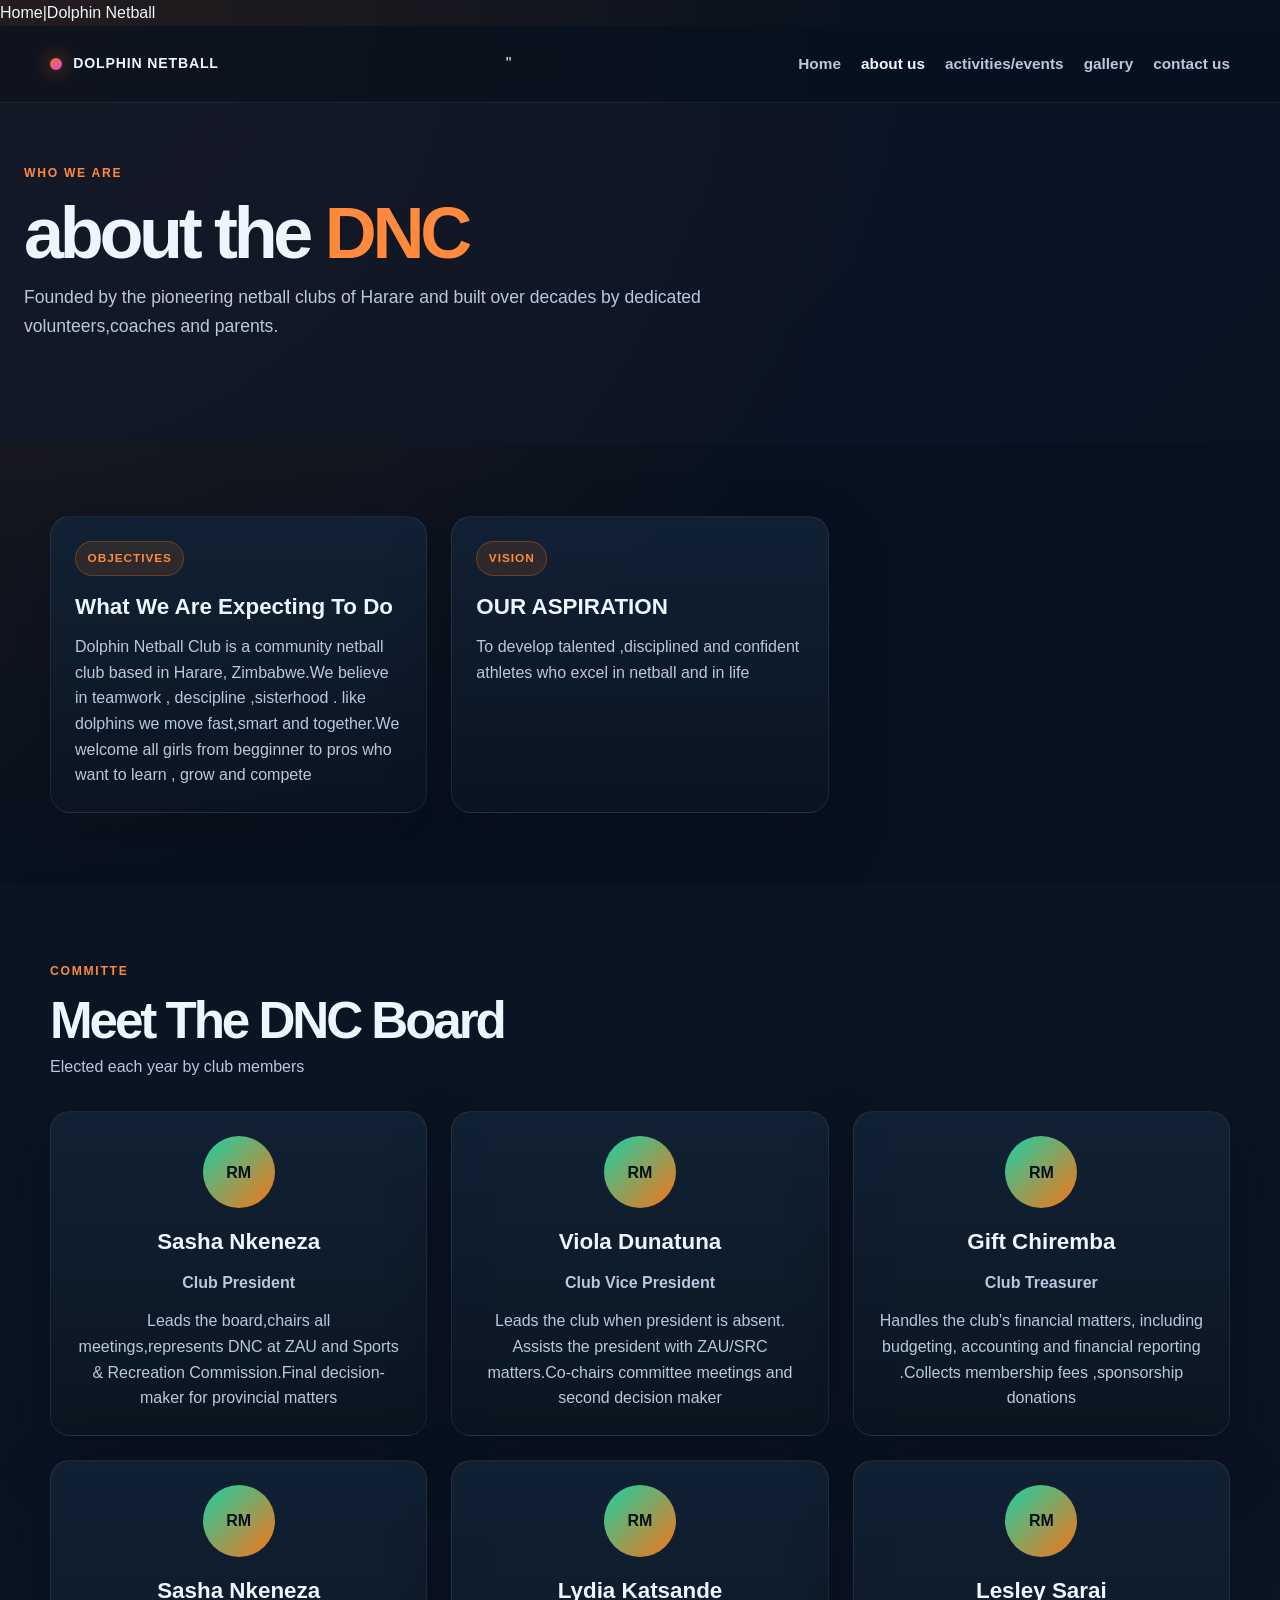
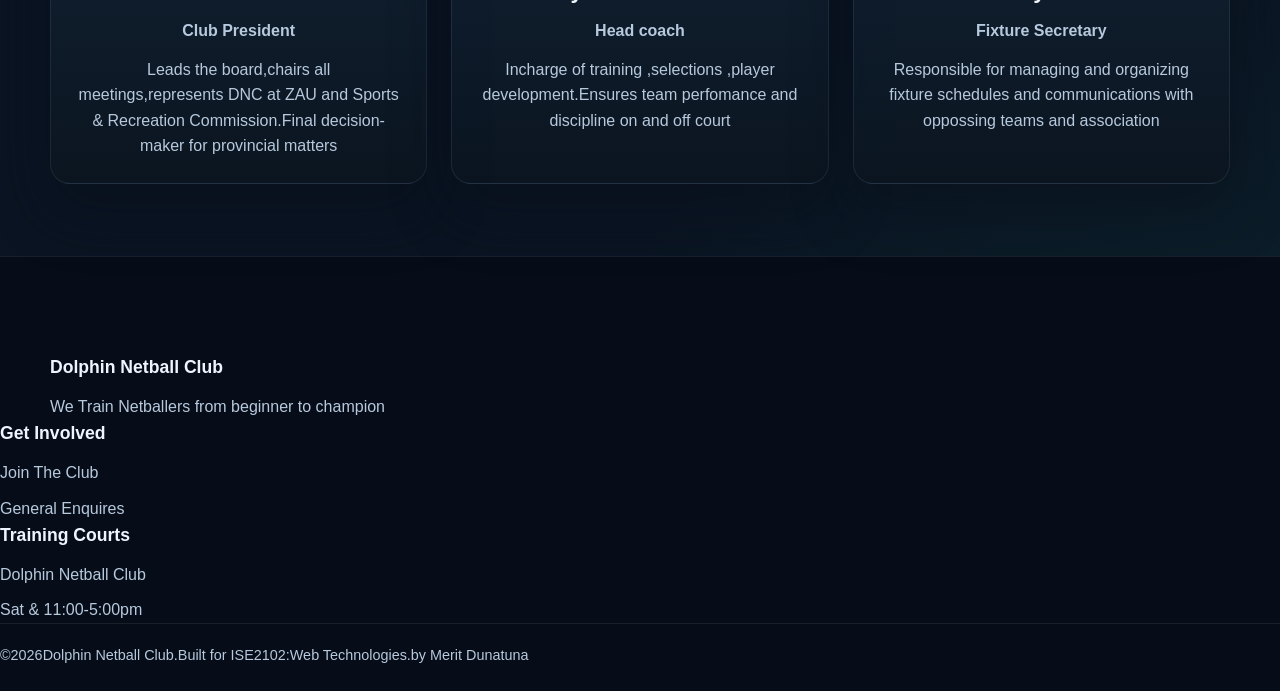
==== about.html @ fec783d0 "Update committee member details on the about page" ====
<!DOCTYPE html>
<html lang="en">
    <head>
        <meta charset="UTF-8"
         <meta name="viewport" content="width=device-width, initial-scale=1.0">
<tittle>Home|Dolphin Netball</tittle>
<meta name="description"content="official website of the Dolphin Netball Club-events, gallery,features and how to join ">
<link rel="stylesheet" href="Css/styles.css">
    </head>
    <body>
        <header class="site-header">
            <nav class="nav">
                <a href="home.html"class="brand">
                    Dolphin Netball
                </a>
                <button class="nav-toggle"id="navToggle"aria-label="Toggle navigation"aria-expended="false">nav-toggle </button>"
                <ul class="nav-links"id="navLinks">
                    <li> <a href="home.html">Home </a></li>
                     <li> <a href="about.html"Class="active">about us</a></li>
                      <li> <a href="activities.html">activities/events </a></li>
                       <li> <a href="gallery.html">gallery</a></li>
                        <li> <a href="contact.html">contact us </a></li>

                </ul>
            </nav>
        </header>
        <section class="hero" style="padding: 3.5rem 1.5rem 4.5rem;">
            <p class="hero-eyebrow">Who We Are</p>
            <h1 style="font-size: clamp(2.6rem,7vw,4.5rem);">about the <span>DNC</span></h1>
            <p class="lead">Founded by the pioneering netball clubs of Harare and built over decades by dedicated volunteers,coaches and parents.</p>
        </section>
        <section>
            <div class="container">
                <div class="grid">
                    <div class="card">
                        <span class="tag">OBJECTIVES</span>
                        <h3>What We Are Expecting To Do</h3>
                        <ul>
                            <li>Dolphin Netball Club is a community netball club based in Harare, Zimbabwe.We believe in teamwork , descipline ,sisterhood . like dolphins we move fast,smart and together.We welcome all girls from begginner to pros who want to learn , grow and compete</li>
                        </ul>

                    </div>
                    <div class="card">
                        <span class="tag">VISION</span>
                       <h3>OUR ASPIRATION</h3>
                       <ul>
                        <li>To develop talented ,disciplined and confident athletes who excel in netball and in life</li>
                       </ul>
                    </div>





                </div>
            </div>
        </section>
        <section class="on-pitch">
            <div class="container">
                <div class="section-head">
                    <p class="eyebrow">Committe</p>
                    <h2 class="section-title">Meet The DNC Board</h2>
                    <p class="section-desc">Elected each year by club members</p>
                </div>
                <div class="grid">
                    <div class="card Committe-card">
                        <div class="avatar">RM</div>
                        <h3>Sasha Nkeneza</h3>
                        <p class="role">Club President</p>
                        <p>Leads the board,chairs all meetings,represents DNC at ZAU and Sports & Recreation Commission.Final decision-maker for provincial matters</p>
                        
                    </div>
                    <div class="card Committe-card">
                        <div class="avatar">RM</div>
                        <h3>Viola Dunatuna</h3>
                        <p class="role">Club Vice President</p>
                        <p>Leads the club when president is absent. Assists the president with ZAU/SRC matters.Co-chairs committee meetings and second decision maker</p>
                        
                    </div>
                     <div class="card Committe-card">
                        <div class="avatar">RM</div>
                        <h3>Gift Chiremba</h3>
                        <p class="role">Club Treasurer</p>
                        <p>Handles the club's financial matters, including budgeting, accounting and financial reporting .Collects membership fees ,sponsorship donations</p>
                        
                </div>
                 <div class="card Committe-card">
                        <div class="avatar">RM</div>
                        <h3>Sasha Nkeneza</h3>
                        <p class="role">Club President</p>
                        <p>Leads the board,chairs all meetings,represents DNC at ZAU and Sports & Recreation Commission.Final decision-maker for provincial matters</p>
                        
            </div>
             <div class="card Committe-card">
                        <div class="avatar">RM</div>
                        <h3>Lydia Katsande</h3>
                        <p class="role">Head coach</p>
                        <p>Incharge of training ,selections ,player development.Ensures team perfomance and discipline on and off court</p>
                        </div>

                         <div class="card Committe-card">
                        <div class="avatar">RM</div>
                        <h3>Lesley Sarai</h3>
                        <p class="role">Fixture Secretary</p>
                        <p>Responsible for managing and organizing fixture schedules and communications with oppossing teams and association</p>
                        </div>

                        

                      

         </div>

         </div>
        
            

        </section>
        <footer class="site-footer">
            <div class="container">
                <div class="footer-grid">
         </div>
         <h4>Dolphin Netball Club</h4>
         <p>We Train Netballers from beginner to champion</p>
            </div>
            <div>
                <h4>Get Involved</h4>
             <ul>
                <li><a href="contact.html">Join The Club</a></li>
                  <li><a href="contact.html">General Enquires</a></li>
             </ul>

            </div>
            <div>
                <h4>Training Courts</h4>
                <ul>
                    <li>Dolphin Netball Club</li>
                    <li>Sat &amp; 11:00-5:00pm</li>
                </ul>
            </div>
        </div>
        <div class="footer-bottom">
            &copy;<span id="year"></span>Dolphin Netball Club.Built for ISE2102:Web Technologies.by Merit Dunatuna
        </div>
    </div>
        </footer>
    <div class="lightbox" id="lightbox">
<div class="lightbox-box">
    <button class="lightbox-close" id="lightboxClose" aria-label="close">&times;</button>
    <img id="lightboxImage" src="" alt="" />
    <h3 id="lightboxTitle"></h3>
    <p id="lightboxCaption"></p>
</div>
    </div>
    <script src="Js/Js%20script.js"></script>
    </body>
</html>
---- Css/styles.css ----
:root {
  --bg: #07111f;
  --bg-soft: #0d1c2e;
  --panel: rgba(14, 28, 45, 0.82);
  --panel-strong: #112238;
  --card: #10263f;
  --ink: #edf5ff;
  --muted: #b7c9dd;
  --line: rgba(255, 255, 255, 0.08);
  --primary: #f97316;
  --primary-strong: #ff8a3d;
  --secondary: #1ad1a5;
  --accent: #d946ef;
  --shadow: 0 25px 60px rgba(8, 14, 24, 0.45);
  --radius: 20px;
  --radius-sm: 12px;
  --container: 1180px;
}

* {
  box-sizing: border-box;
  margin: 0;
  padding: 0;
}

html {
  scroll-behavior: smooth;
}

body {
  font-family: "Segoe UI", Tahoma, Geneva, Verdana, sans-serif;
  background:
    radial-gradient(circle at top left, rgba(249, 115, 22, 0.12), transparent 35%),
    radial-gradient(circle at bottom right, rgba(29, 209, 165, 0.1), transparent 30%),
    var(--bg);
  color: var(--ink);
  line-height: 1.6;
}

img {
  max-width: 100%;
  display: block;
}

a {
  color: inherit;
  text-decoration: none;
}

button,
input,
select,
textarea {
  font: inherit;
}

.container {
  width: min(var(--container), calc(100% - 2rem));
  margin: 0 auto;
}

.site-header {
  position: sticky;
  top: 0;
  z-index: 50;
  backdrop-filter: blur(16px);
  background: rgba(7, 17, 31, 0.72);
  border-bottom: 1px solid var(--line);
}

.nav {
  width: min(var(--container), calc(100% - 2rem));
  margin: 0 auto;
  min-height: 76px;
  display: flex;
  align-items: center;
  justify-content: space-between;
  gap: 1rem;
}

.brand {
  display: inline-flex;
  align-items: center;
  font-weight: 800;
  letter-spacing: 0.06em;
  text-transform: uppercase;
  font-size: 0.88rem;
  color: var(--ink);
}

.brand::before {
  content: "";
  width: 12px;
  height: 12px;
  border-radius: 50%;
  background: linear-gradient(135deg, var(--primary), var(--accent));
  margin-right: 0.7rem;
  box-shadow: 0 0 20px rgba(249, 115, 22, 0.8);
}

.nav-links {
  list-style: none;
  display: flex;
  align-items: center;
  gap: 1.25rem;
}

.nav-links a {
  color: var(--muted);
  font-size: 0.96rem;
  font-weight: 600;
  transition: color 0.2s ease;
}

.nav-links a:hover,
.nav-links a.active,
.nav-links a[aria-current="page"] {
  color: var(--ink);
}

.nav-toggle {
  display: none;
  border: 1px solid var(--line);
  background: rgba(255, 255, 255, 0.02);
  color: var(--ink);
  width: 46px;
  height: 46px;
  border-radius: 12px;
  cursor: pointer;
}

.hero {
  position: relative;
  padding: 5.5rem 0 5rem;
  overflow: hidden;
}

.hero::before {
  content: "";
  position: absolute;
  inset: 0;
  background: linear-gradient(135deg, rgba(15, 23, 42, 0.75), rgba(15, 23, 42, 0.25));
}

.hero > * {
  position: relative;
  z-index: 1;
}

.hero .container,
.hero section {
  width: min(var(--container), calc(100% - 2rem));
  margin: 0 auto;
}

.hero-eyebrow,
.eyebrow {
  display: inline-block;
  letter-spacing: 0.14em;
  text-transform: uppercase;
  font-size: 0.76rem;
  font-weight: 700;
  color: var(--primary-strong);
  margin-bottom: 1rem;
}

.hero h1,
.section-title {
  font-size: clamp(2.5rem, 6vw, 4.8rem);
  line-height: 0.95;
  letter-spacing: -0.06em;
  margin-bottom: 1rem;
}

.hero h1 span,
.section-title span {
  color: var(--primary-strong);
}

.lead {
  max-width: 700px;
  font-size: 1.1rem;
  color: var(--muted);
  margin-bottom: 2rem;
}

.hero-actions {
  display: flex;
  flex-wrap: wrap;
  gap: 1rem;
}

.btn {
  display: inline-flex;
  align-items: center;
  justify-content: center;
  min-height: 52px;
  padding: 0.9rem 1.5rem;
  border-radius: 999px;
  border: 1px solid transparent;
  font-weight: 700;
  transition: transform 0.2s ease, box-shadow 0.2s ease, border-color 0.2s ease;
}

.btn:hover {
  transform: translateY(-1px);
}

.btn-primary {
  background: linear-gradient(135deg, var(--primary), var(--primary-strong));
  color: #fff;
  box-shadow: 0 18px 36px rgba(249, 115, 22, 0.32);
}

.btn-ghost {
  background: transparent;
  border-color: rgba(255, 255, 255, 0.14);
  color: var(--ink);
}

section {
  padding: 4.5rem 0;
}

.section-head {
  margin-bottom: 2rem;
}

.section-title {
  font-size: clamp(2rem, 5vw, 3.2rem);
  margin-bottom: 0.5rem;
}

.section-desc {
  color: var(--muted);
  font-size: 1rem;
}

.grid {
  display: grid;
  grid-template-columns: repeat(3, minmax(0, 1fr));
  gap: 1.5rem;
}

.card {
  background: linear-gradient(180deg, rgba(18, 35, 54, 0.9), rgba(11, 21, 32, 0.9));
  border: 1px solid var(--line);
  border-radius: var(--radius);
  padding: 1.5rem;
  box-shadow: var(--shadow);
}

.card h3 {
  font-size: 1.4rem;
  margin: 0.8rem 0 0.6rem;
}

.card p,
.card li {
  color: var(--muted);
}

.card ul {
  list-style: none;
  display: grid;
  gap: 0.5rem;
}

.tag {
  display: inline-flex;
  background: rgba(249, 115, 22, 0.12);
  color: var(--primary-strong);
  border: 1px solid rgba(249, 115, 22, 0.3);
  border-radius: 999px;
  padding: 0.45rem 0.72rem;
  font-size: 0.74rem;
  letter-spacing: 0.08em;
  text-transform: uppercase;
  font-weight: 700;
}

.on-pitch {
  background: rgba(255,255,255,0.01);
}

.stat-strip {
  display: grid;
  grid-template-columns: repeat(3, minmax(0, 1fr));
  gap: 1rem;
}

.stat {
  padding: 1.35rem 1rem;
  border-radius: var(--radius);
  background: rgba(13, 28, 46, 0.9);
  border: 1px solid var(--line);
  text-align: center;
}

.num {
  display: block;
  font-size: clamp(2rem, 5vw, 3rem);
  font-weight: 800;
  color: var(--primary-strong);
  margin-bottom: 0.35rem;
}

.label {
  color: var(--muted);
  text-transform: uppercase;
  letter-spacing: 0.08em;
  font-size: 0.72rem;
}

.site-footer {
  background: #060d18;
  border-top: 1px solid var(--line);
  padding: 4rem 0 1.5rem;
}

.footer-grid {
  display: grid;
  grid-template-columns: 1.2fr 1fr 1fr;
  gap: 2rem;
  margin-bottom: 2rem;
}

.site-footer h4 {
  margin-bottom: 0.8rem;
  font-size: 1.1rem;
}

.site-footer p,
.site-footer li,
.site-footer a {
  color: var(--muted);
}

.site-footer ul {
  list-style: none;
  display: grid;
  gap: 0.6rem;
}

.footer-bottom {
  padding-top: 1.25rem;
  border-top: 1px solid var(--line);
  color: var(--muted);
  font-size: 0.9rem;
}

.gallery-grid {
  display: grid;
  grid-template-columns: repeat(4, minmax(0, 1fr));
  gap: 1rem;
}

.gallery-item {
  position: relative;
  overflow: hidden;
  border: 1px solid var(--line);
  border-radius: 18px;
  background: var(--card);
  cursor: pointer;
  padding: 0;
  text-align: left;
  min-height: 240px;
}

.gallery-img {
  width: 100%;
  height: 240px;
  object-fit: cover;
  filter: saturate(0.9) contrast(1.1);
  transition: transform 0.3s ease;
}

.gallery-item:hover .gallery-img {
  transform: scale(1.04);
}

.caption {
  position: absolute;
  left: 0;
  right: 0;
  bottom: 0;
  padding: 0.8rem 0.9rem;
  background: linear-gradient(180deg, transparent, rgba(7, 17, 31, 0.9));
  color: var(--ink);
  font-weight: 600;
}

.lightbox {
  position: fixed;
  inset: 0;
  background: rgba(5, 9, 15, 0.9);
  display: none;
  align-items: center;
  justify-content: center;
  padding: 1.5rem;
  z-index: 100;
}

.lightbox.open {
  display: flex;
}

.lightbox-box {
  position: relative;
  width: min(700px, 100%);
  background: #0d1a2a;
  border: 1px solid var(--line);
  border-radius: 24px;
  overflow: hidden;
  box-shadow: var(--shadow);
}

#lightboxImage {
  display: block;
  width: 100%;
  height: 420px;
  object-fit: cover;
  background: linear-gradient(135deg, rgba(249,115,22,0.8), rgba(13, 37, 57, 0.9));
}

.lightbox-close {
  position: absolute;
  top: 1rem;
  right: 1rem;
  width: 42px;
  height: 42px;
  border-radius: 50%;
  border: 1px solid var(--line);
  background: rgba(0,0,0,0.3);
  color: var(--ink);
  font-size: 1.7rem;
  cursor: pointer;
}

.swatch {
  width: 100%;
  height: 420px;
  background: linear-gradient(135deg, rgba(249,115,22,0.8), rgba(13, 37, 57, 0.9));
}

#lightboxTitle,
#lightboxCaption {
  padding: 0 1.25rem;
}

#lightboxTitle {
  margin-top: 1rem;
  margin-bottom: 0.4rem;
}

#lightboxCaption {
  padding-bottom: 1.25rem;
  color: var(--muted);
}

.club-form {
  display: grid;
  gap: 1.25rem;
  max-width: 760px;
  margin: 0 auto;
  background: rgba(13, 32, 49, 0.92);
  border: 1px solid var(--line);
  border-radius: 28px;
  padding: 1.8rem;
  box-shadow: var(--shadow);
}

.field {
  display: grid;
  gap: 0.55rem;
}

.field label {
  font-weight: 700;
}

.field input,
.field select,
.field textarea {
  width: 100%;
  border: 1px solid rgba(255,255,255,0.1);
  border-radius: 14px;
  background: rgba(255,255,255,0.02);
  color: var(--ink);
  min-height: 52px;
  padding: 0.95rem 1rem;
  transition: border-color 0.2s ease, box-shadow 0.2s ease;
}

.field textarea {
  resize: vertical;
  min-height: 120px;
}

.field input:focus,
.field select:focus,
.field textarea:focus {
  outline: none;
  border-color: rgba(249, 115, 22, 0.8);
  box-shadow: 0 0 0 3px rgba(249, 115, 22, 0.15);
}

.error {
  display: none;
  color: #ff8a8a;
  font-size: 0.82rem;
}

.field.invalid input,
.field.invalid select,
.field.invalid textarea {
  border-color: rgba(255, 138, 138, 0.8);
}

.field.invalid .error {
  display: block;
}

table {
  width: 100%;
  border-collapse: collapse;
  border: 1px solid var(--line);
  border-radius: 20px;
  overflow: hidden;
  background: rgba(13, 32, 49, 0.9);
}

caption {
  text-align: left;
  margin-bottom: 1rem;
  color: var(--muted);
  font-weight: 700;
}

th,
td {
  padding: 1rem 1rem;
  text-align: left;
  border-bottom: 1px solid var(--line);
}

th {
  color: var(--ink);
  background: rgba(255,255,255,0.02);
  text-transform: uppercase;
  letter-spacing: 0.08em;
  font-size: 0.725rem;
}

tr:last-child td {
  border-bottom: none;
}

.Committe-card {
  text-align: center;
}

.avatar {
  width: 72px;
  height: 72px;
  display: grid;
  place-items: center;
  margin: 0 auto 1rem;
  border-radius: 50%;
  background: linear-gradient(135deg, var(--secondary), var(--primary));
  color: #04111b;
  font-weight: 800;
}

.role {
  font-weight: 700;
  color: var(--primary-strong);
  margin: 0.25rem 0 0.8rem;
}

@media (max-width: 980px) {
  .grid {
    grid-template-columns: repeat(2, minmax(0, 1fr));
  }

  .gallery-grid {
    grid-template-columns: repeat(2, minmax(0, 1fr));
  }

  .footer-grid {
    grid-template-columns: 1fr 1fr;
  }
}

@media (max-width: 720px) {
  .nav {
    position: relative;
    min-height: 68px;
  }

  .nav-toggle {
    display: inline-flex;
    align-items: center;
    justify-content: center;
  }

  .nav-links {
    position: absolute;
    top: calc(100% + 0.5rem);
    left: 0;
    right: 0;
    display: none;
    flex-direction: column;
    align-items: flex-start;
    gap: 0.8rem;
    padding: 1rem;
    background: rgba(7, 17, 31, 0.96);
    border: 1px solid var(--line);
    border-radius: 18px;
    box-shadow: var(--shadow);
  }

  .nav-links.open {
    display: flex;
  }

  .grid,
  .gallery-grid,
  .stat-strip,
  .footer-grid {
    grid-template-columns: 1fr;
  }

  .hero {
    padding-top: 4rem;
  }

  .hero-actions {
    flex-direction: column;
  }

  .btn {
    width: 100%;
  }
}
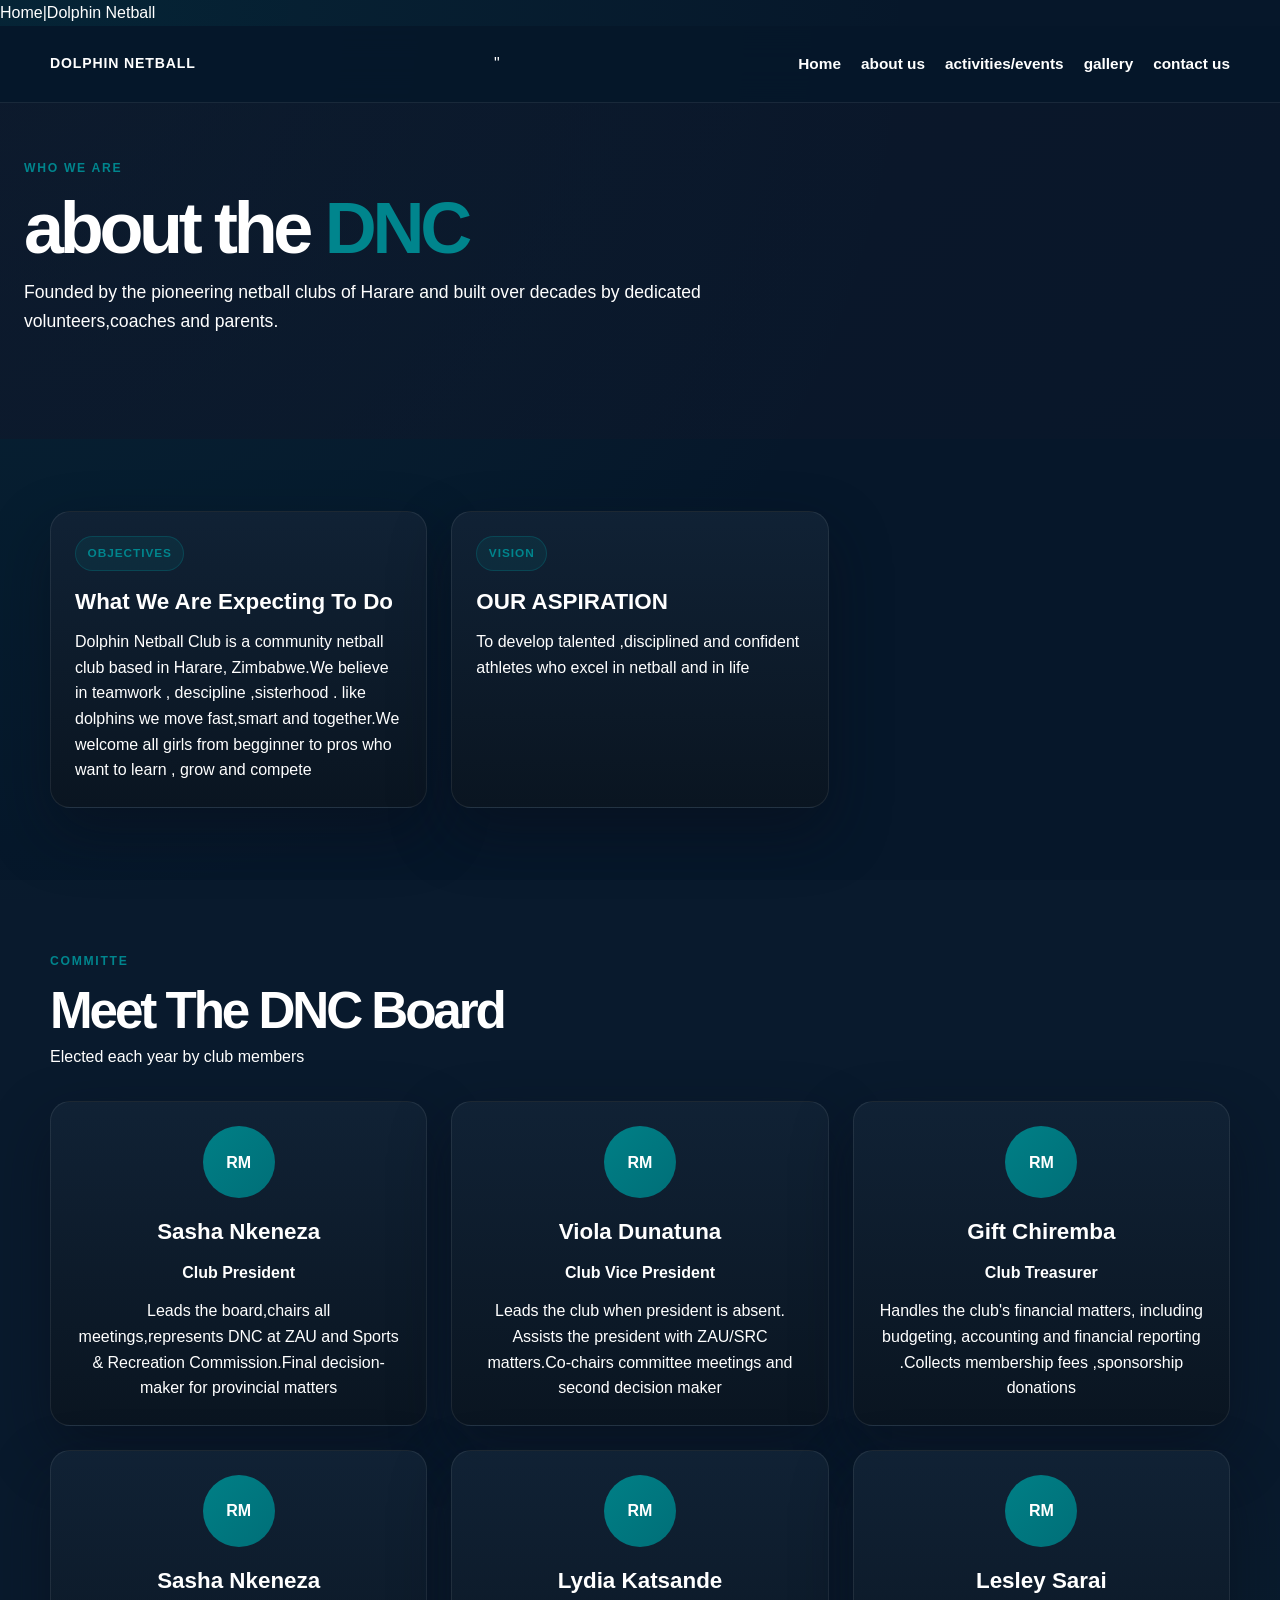
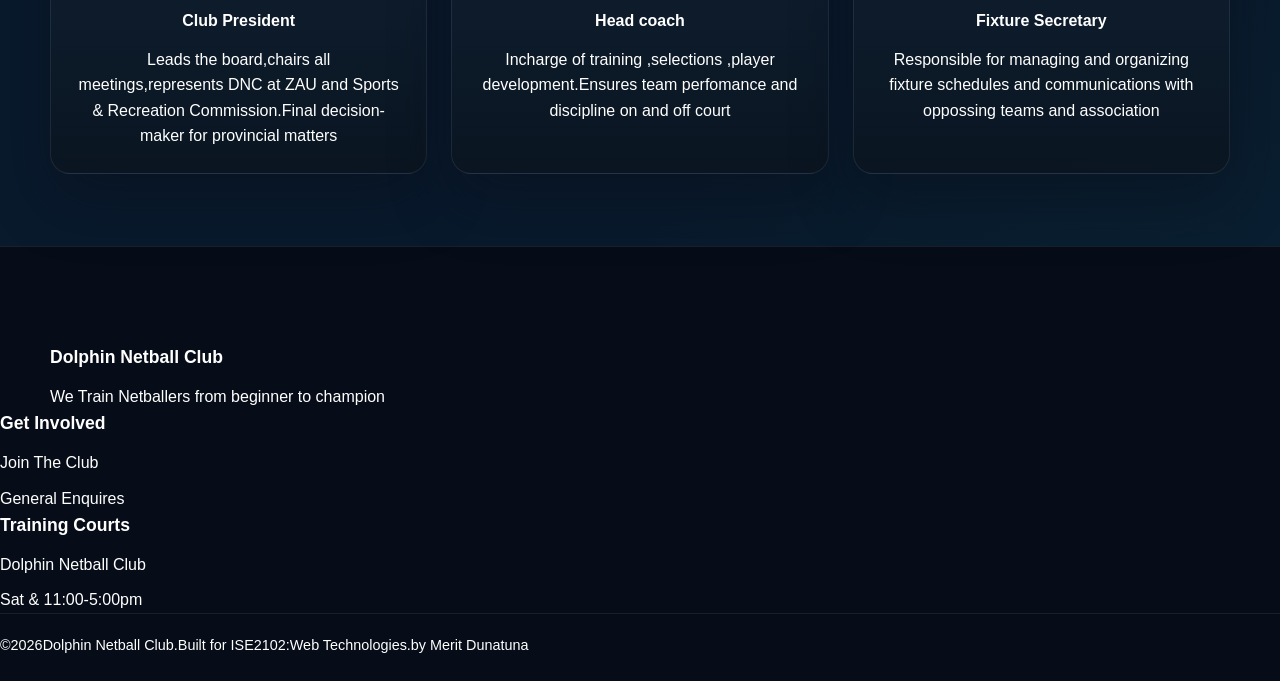
==== commit 20e4317b: "Remove unnecessary DOCTYPE declaration from HTML files" ====
--- a/about.html
+++ b/about.html
@@ -1,4 +1,3 @@
-<!DOCTYPE html>
 <html lang="en">
     <head>
         <meta charset="UTF-8"
--- a/Css/styles.css
+++ b/Css/styles.css
@@ -1,16 +1,16 @@
 :root {
-  --bg: #07111f;
-  --bg-soft: #0d1c2e;
-  --panel: rgba(14, 28, 45, 0.82);
-  --panel-strong: #112238;
-  --card: #10263f;
-  --ink: #edf5ff;
-  --muted: #b7c9dd;
+  --bg: #06172a;
+  --bg-soft: #0b2340;
+  --panel: rgba(11, 32, 55, 0.88);
+  --panel-strong: #102d4b;
+  --card: #102b49;
+  --ink: #ffffff;
+  --muted: #ffffff;
   --line: rgba(255, 255, 255, 0.08);
-  --primary: #f97316;
-  --primary-strong: #ff8a3d;
-  --secondary: #1ad1a5;
-  --accent: #d946ef;
+  --primary: #006f78;
+  --primary-strong: #00858d;
+  --secondary: #007f86;
+  --accent: #ec4899;
   --shadow: 0 25px 60px rgba(8, 14, 24, 0.45);
   --radius: 20px;
   --radius-sm: 12px;
@@ -30,8 +30,8 @@
 body {
   font-family: "Segoe UI", Tahoma, Geneva, Verdana, sans-serif;
   background:
-    radial-gradient(circle at top left, rgba(249, 115, 22, 0.12), transparent 35%),
-    radial-gradient(circle at bottom right, rgba(29, 209, 165, 0.1), transparent 30%),
+    radial-gradient(circle at top left, rgba(0, 133, 141, 0.12), transparent 35%),
+    radial-gradient(circle at bottom right, rgba(0, 127, 134, 0.1), transparent 30%),
     var(--bg);
   color: var(--ink);
   line-height: 1.6;
@@ -64,7 +64,7 @@
   top: 0;
   z-index: 50;
   backdrop-filter: blur(16px);
-  background: rgba(7, 17, 31, 0.72);
+  background: rgba(6, 23, 42, 0.92);
   border-bottom: 1px solid var(--line);
 }
 
@@ -88,16 +88,6 @@
   color: var(--ink);
 }
 
-.brand::before {
-  content: "";
-  width: 12px;
-  height: 12px;
-  border-radius: 50%;
-  background: linear-gradient(135deg, var(--primary), var(--accent));
-  margin-right: 0.7rem;
-  box-shadow: 0 0 20px rgba(249, 115, 22, 0.8);
-}
-
 .nav-links {
   list-style: none;
   display: flex;
@@ -120,9 +110,9 @@
 
 .nav-toggle {
   display: none;
-  border: 1px solid var(--line);
-  background: rgba(255, 255, 255, 0.02);
-  color: var(--ink);
+  border: 1px solid var(--primary-strong);
+  background: var(--primary);
+  color: #fff;
   width: 46px;
   height: 46px;
   border-radius: 12px;
@@ -209,13 +199,13 @@
 .btn-primary {
   background: linear-gradient(135deg, var(--primary), var(--primary-strong));
   color: #fff;
-  box-shadow: 0 18px 36px rgba(249, 115, 22, 0.32);
+  box-shadow: 0 18px 36px rgba(0, 127, 134, 0.32);
 }
 
 .btn-ghost {
-  background: transparent;
-  border-color: rgba(255, 255, 255, 0.14);
-  color: var(--ink);
+  background: var(--primary);
+  border-color: var(--primary);
+  color: #fff;
 }
 
 section {
@@ -268,9 +258,9 @@
 
 .tag {
   display: inline-flex;
-  background: rgba(249, 115, 22, 0.12);
+  background: rgba(0, 133, 141, 0.12);
   color: var(--primary-strong);
-  border: 1px solid rgba(249, 115, 22, 0.3);
+  border: 1px solid rgba(0, 133, 141, 0.3);
   border-radius: 999px;
   padding: 0.45rem 0.72rem;
   font-size: 0.74rem;
@@ -420,7 +410,7 @@
   width: 100%;
   height: 420px;
   object-fit: cover;
-  background: linear-gradient(135deg, rgba(249,115,22,0.8), rgba(13, 37, 57, 0.9));
+  background: linear-gradient(135deg, rgba(0, 133, 141, 0.8), rgba(13, 37, 57, 0.9));
 }
 
 .lightbox-close {
@@ -431,8 +421,8 @@
   height: 42px;
   border-radius: 50%;
   border: 1px solid var(--line);
-  background: rgba(0,0,0,0.3);
-  color: var(--ink);
+  background: var(--primary);
+  color: #fff;
   font-size: 1.7rem;
   cursor: pointer;
 }
@@ -440,7 +430,7 @@
 .swatch {
   width: 100%;
   height: 420px;
-  background: linear-gradient(135deg, rgba(249,115,22,0.8), rgba(13, 37, 57, 0.9));
+  background: linear-gradient(135deg, rgba(0, 133, 141, 0.8), rgba(13, 37, 57, 0.9));
 }
 
 #lightboxTitle,
@@ -501,8 +491,8 @@
 .field select:focus,
 .field textarea:focus {
   outline: none;
-  border-color: rgba(249, 115, 22, 0.8);
-  box-shadow: 0 0 0 3px rgba(249, 115, 22, 0.15);
+  border-color: rgba(0, 133, 141, 0.8);
+  box-shadow: 0 0 0 3px rgba(0, 133, 141, 0.15);
 }
 
 .error {
@@ -568,7 +558,7 @@
   margin: 0 auto 1rem;
   border-radius: 50%;
   background: linear-gradient(135deg, var(--secondary), var(--primary));
-  color: #04111b;
+  color: var(--ink);
   font-weight: 800;
 }
 
@@ -614,7 +604,7 @@
     align-items: flex-start;
     gap: 0.8rem;
     padding: 1rem;
-    background: rgba(7, 17, 31, 0.96);
+    background: rgba(6, 23, 42, 0.98);
     border: 1px solid var(--line);
     border-radius: 18px;
     box-shadow: var(--shadow);
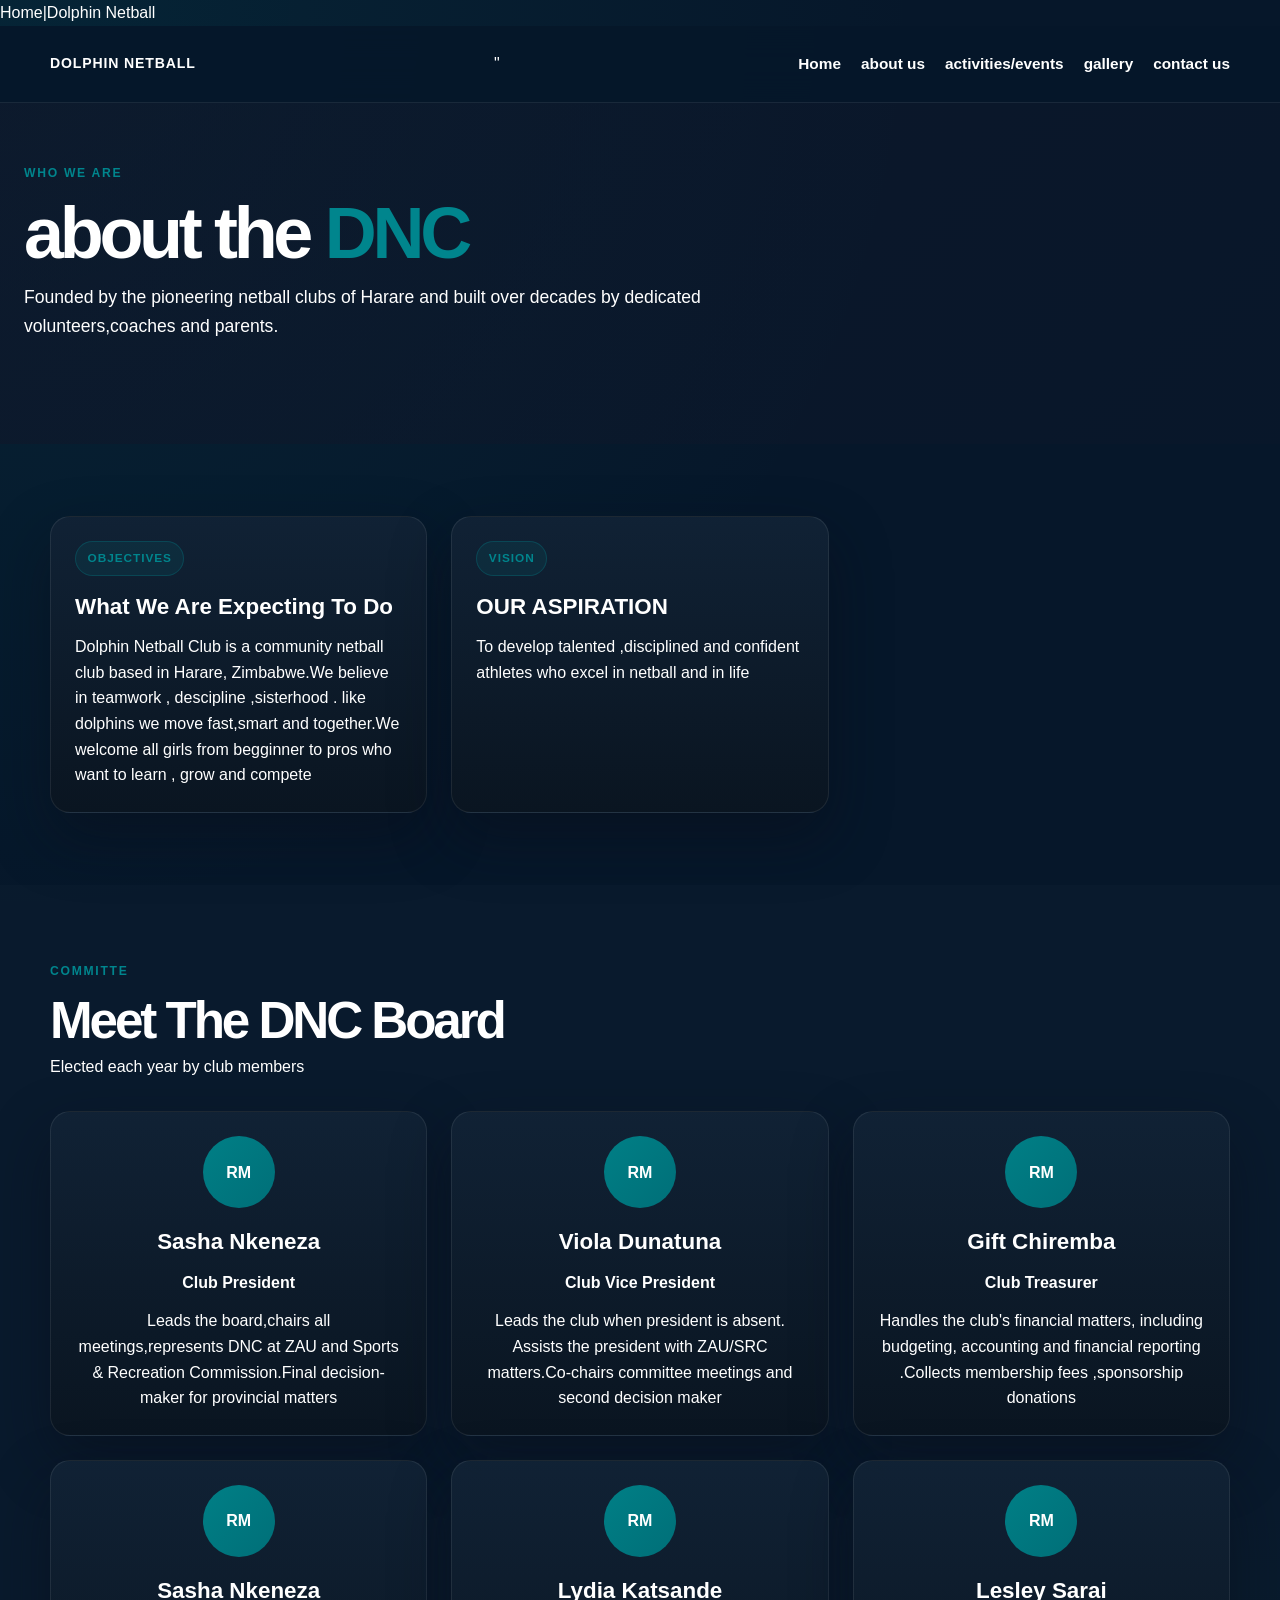
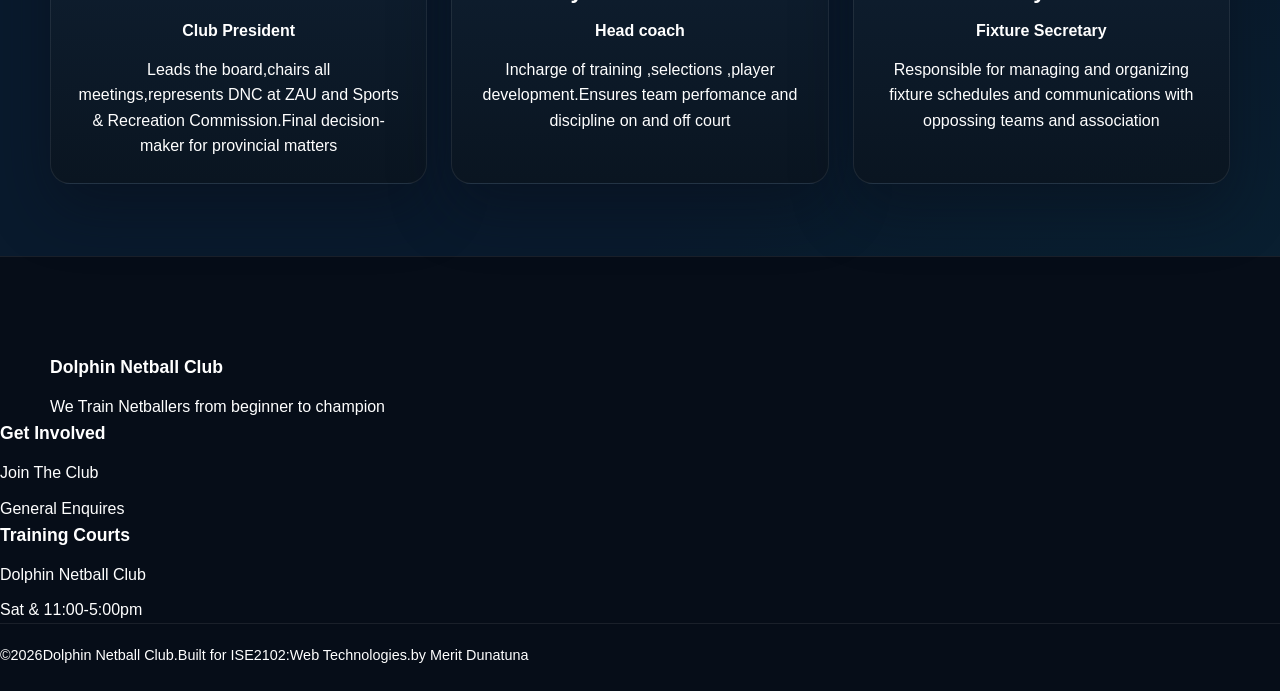
==== commit 2f66c4fb: "Fix DOCTYPE declaration in multiple HTML files for consistency" ====
--- a/about.html
+++ b/about.html
@@ -1,3 +1,4 @@
+<!DOCTYPE html>
 <html lang="en">
     <head>
         <meta charset="UTF-8"
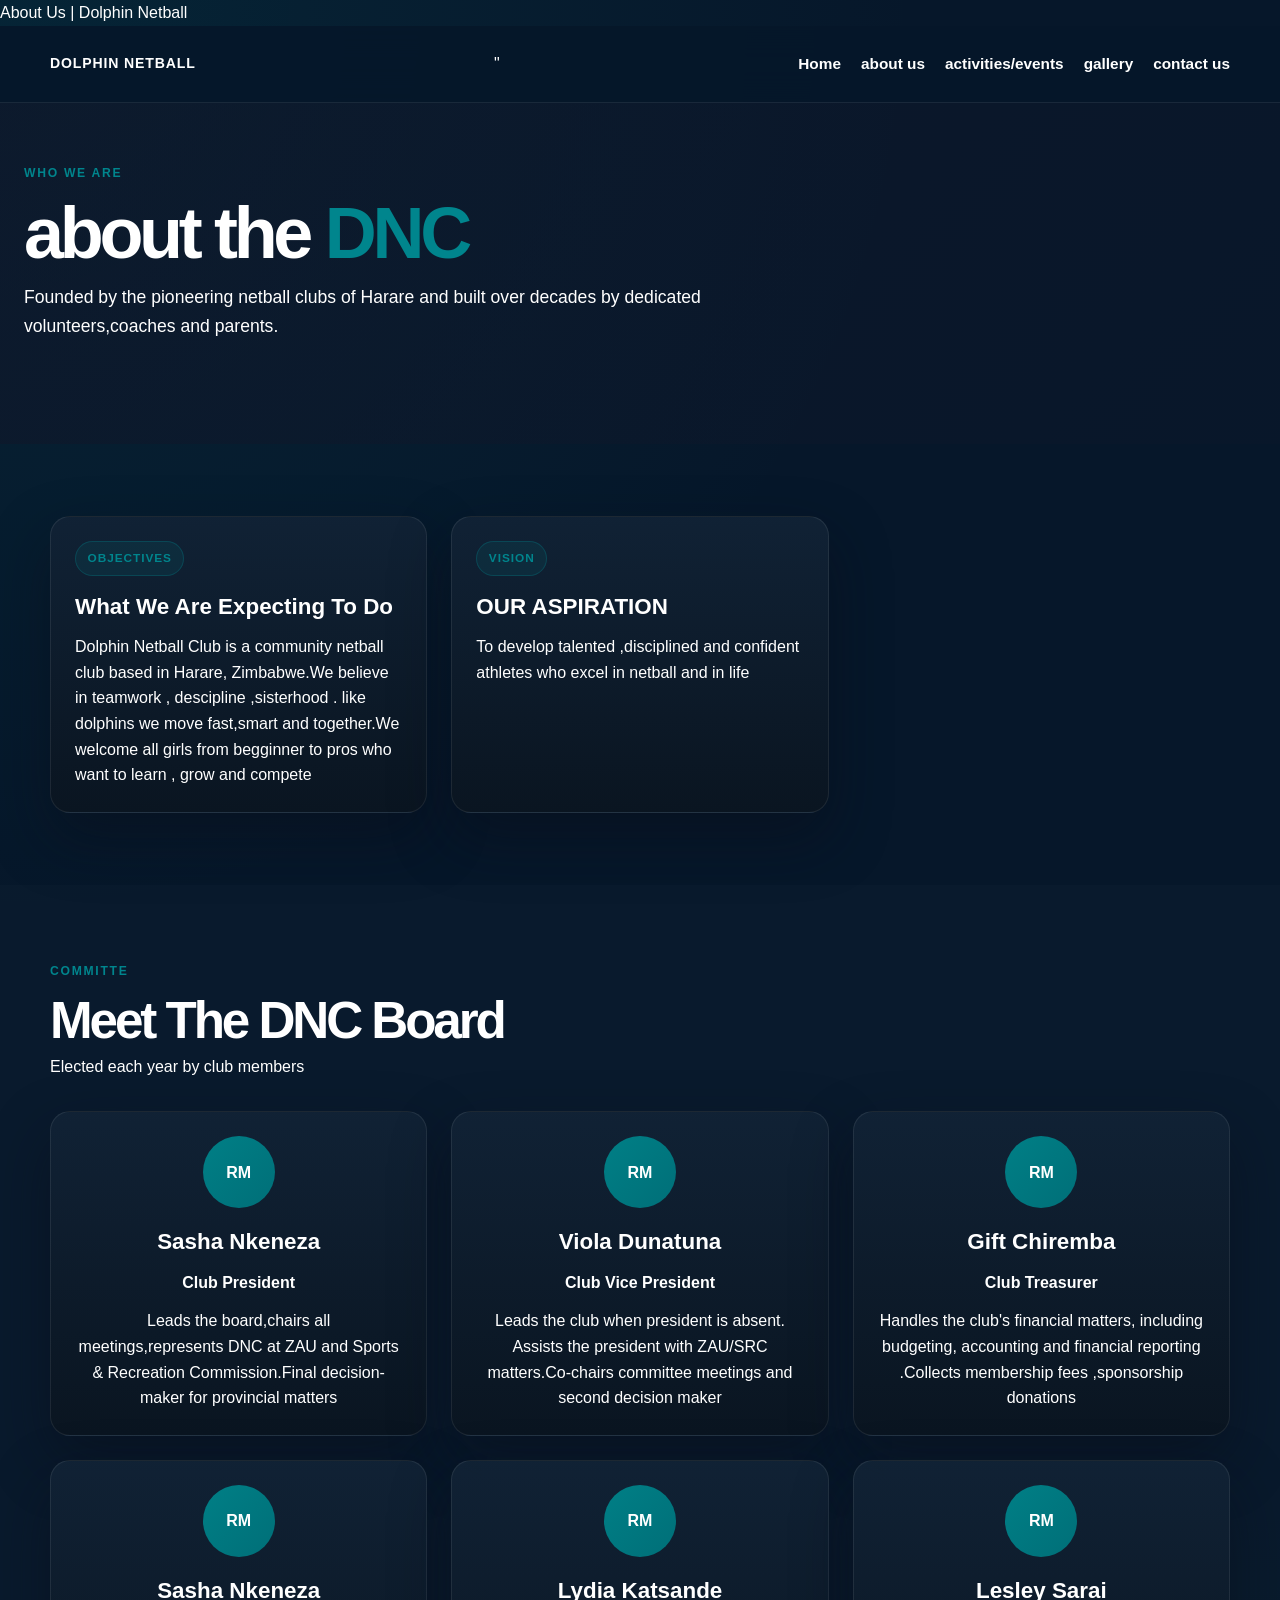
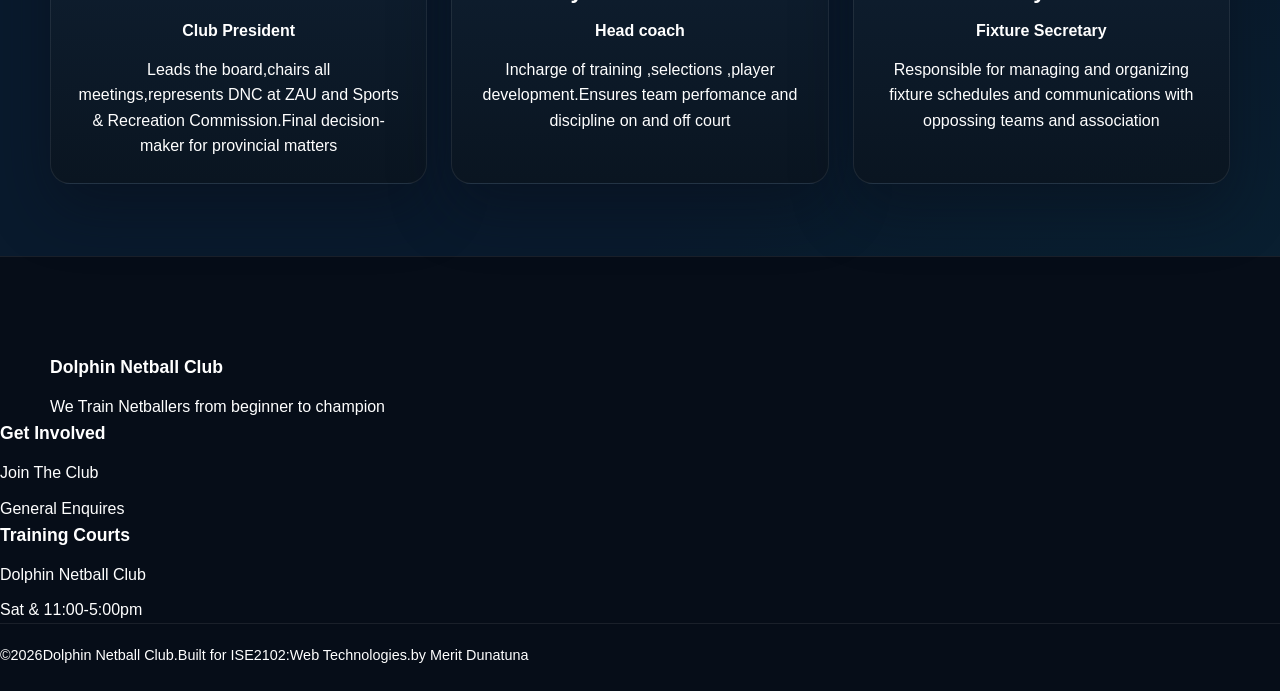
==== commit c5740f1a: "Update page titles for about and activities HTML files for consistency" ====
--- a/about.html
+++ b/about.html
@@ -3,19 +3,19 @@
     <head>
         <meta charset="UTF-8"
          <meta name="viewport" content="width=device-width, initial-scale=1.0">
-<tittle>Home|Dolphin Netball</tittle>
+<tittle>About Us | Dolphin Netball</tittle>
 <meta name="description"content="official website of the Dolphin Netball Club-events, gallery,features and how to join ">
 <link rel="stylesheet" href="Css/styles.css">
     </head>
     <body>
         <header class="site-header">
             <nav class="nav">
-                <a href="home.html"class="brand">
+                <a href="index.html" class="brand">
                     Dolphin Netball
                 </a>
                 <button class="nav-toggle"id="navToggle"aria-label="Toggle navigation"aria-expended="false">nav-toggle </button>"
                 <ul class="nav-links"id="navLinks">
-                    <li> <a href="home.html">Home </a></li>
+                    <li> <a href="index.html">Home </a></li>
                      <li> <a href="about.html"Class="active">about us</a></li>
                       <li> <a href="activities.html">activities/events </a></li>
                        <li> <a href="gallery.html">gallery</a></li>
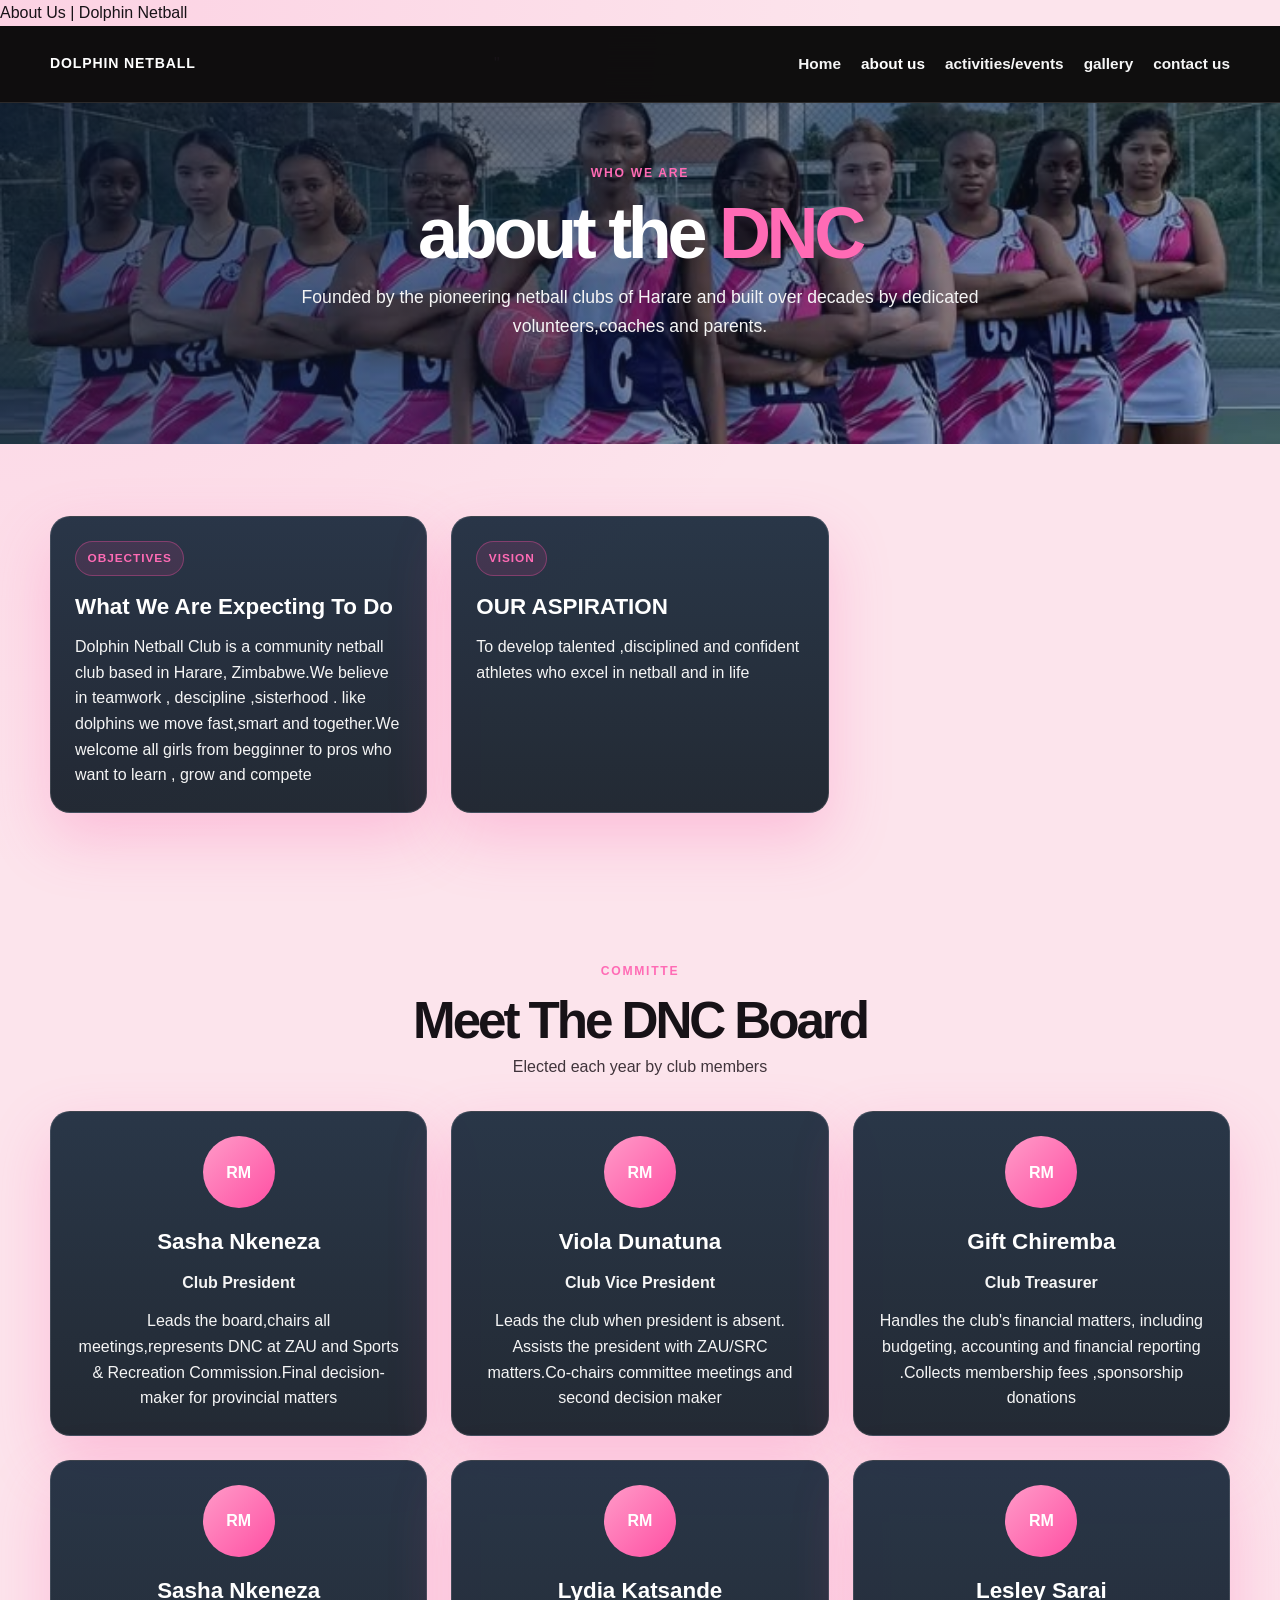
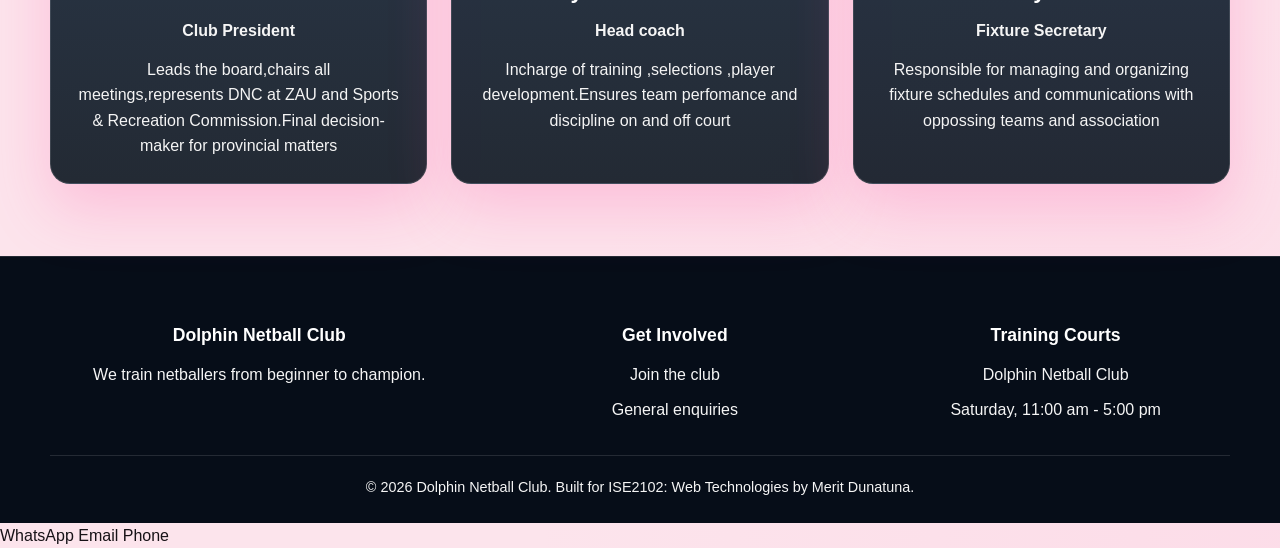
==== commit d220f7ed: "Refactor code structure for improved readability and maintainability" ====
--- a/about.html
+++ b/about.html
@@ -116,33 +116,32 @@
             
 
         </section>
-        <footer class="site-footer">
+              <footer class="site-footer">
             <div class="container">
                 <div class="footer-grid">
-         </div>
-         <h4>Dolphin Netball Club</h4>
-         <p>We Train Netballers from beginner to champion</p>
+                    <div>
+                        <h4>Dolphin Netball Club</h4>
+                        <p>We train netballers from beginner to champion.</p>
+                    </div>
+                    <div>
+                        <h4>Get Involved</h4>
+                        <ul>
+                            <li><a href="contact.html">Join the club</a></li>
+                            <li><a href="contact.html">General enquiries</a></li>
+                        </ul>
+                    </div>
+                    <div>
+                        <h4>Training Courts</h4>
+                        <ul>
+                            <li>Dolphin Netball Club</li>
+                            <li>Saturday, 11:00 am - 5:00 pm</li>
+                        </ul>
+                    </div>
+                </div>
+                <div class="footer-bottom">
+                    &copy; <span id="year"></span> Dolphin Netball Club. Built for ISE2102: Web Technologies by Merit Dunatuna.
+                </div>
             </div>
-            <div>
-                <h4>Get Involved</h4>
-             <ul>
-                <li><a href="contact.html">Join The Club</a></li>
-                  <li><a href="contact.html">General Enquires</a></li>
-             </ul>
-
-            </div>
-            <div>
-                <h4>Training Courts</h4>
-                <ul>
-                    <li>Dolphin Netball Club</li>
-                    <li>Sat &amp; 11:00-5:00pm</li>
-                </ul>
-            </div>
-        </div>
-        <div class="footer-bottom">
-            &copy;<span id="year"></span>Dolphin Netball Club.Built for ISE2102:Web Technologies.by Merit Dunatuna
-        </div>
-    </div>
         </footer>
     <div class="lightbox" id="lightbox">
 <div class="lightbox-box">
@@ -152,6 +151,12 @@
     <p id="lightboxCaption"></p>
 </div>
     </div>
+        <div class="social-links">
+                    <a href="https://wa.me/263778969615">WhatsApp</a>
+                    <a href="mailto:meritdunatuna2@gmail.com">Email</a>
+                    <a href="tel:+263778969615">Phone</a>
+            
+                </div>
     <script src="Js/Js%20script.js"></script>
     </body>
 </html>
--- a/Css/styles.css
+++ b/Css/styles.css
@@ -1,17 +1,17 @@
 :root {
-  --bg: #06172a;
-  --bg-soft: #0b2340;
-  --panel: rgba(11, 32, 55, 0.88);
-  --panel-strong: #102d4b;
-  --card: #102b49;
+  --bg: #fce4ec;
+  --bg-soft: #1a1a1a;
+  --panel: rgba(22, 22, 22, 0.9);
+  --panel-strong: #1d1d1d;
+  --card: #111111;
   --ink: #ffffff;
-  --muted: #ffffff;
-  --line: rgba(255, 255, 255, 0.08);
-  --primary: #006f78;
-  --primary-strong: #00858d;
-  --secondary: #007f86;
-  --accent: #ec4899;
-  --shadow: 0 25px 60px rgba(8, 14, 24, 0.45);
+  --muted: #f5f5f5;
+  --line: rgba(255, 255, 255, 0.12);
+  --primary: #ff4fa3;
+  --primary-strong: #ff6bb5;
+  --secondary: #ff9bc8;
+  --accent: #ff4fa3;
+  --shadow: 0 25px 60px rgba(255, 79, 163, 0.25);
   --radius: 20px;
   --radius-sm: 12px;
   --container: 1180px;
@@ -30,10 +30,10 @@
 body {
   font-family: "Segoe UI", Tahoma, Geneva, Verdana, sans-serif;
   background:
-    radial-gradient(circle at top left, rgba(0, 133, 141, 0.12), transparent 35%),
-    radial-gradient(circle at bottom right, rgba(0, 127, 134, 0.1), transparent 30%),
+    radial-gradient(circle at top left, rgba(255, 79, 163, 0.12), transparent 35%),
+    radial-gradient(circle at bottom right, rgba(255, 155, 200, 0.1), transparent 30%),
     var(--bg);
-  color: var(--ink);
+  color: #171217;
   line-height: 1.6;
 }
 
@@ -64,7 +64,7 @@
   top: 0;
   z-index: 50;
   backdrop-filter: blur(16px);
-  background: rgba(6, 23, 42, 0.92);
+  background: rgba(0, 0, 0, 0.94);
   border-bottom: 1px solid var(--line);
 }
 
@@ -121,8 +121,11 @@
 
 .hero {
   position: relative;
+  text-align: center;
+  color: var(--ink);
   padding: 5.5rem 0 5rem;
   overflow: hidden;
+  background: url(../images/team.jpeg) center/cover no-repeat;
 }
 
 .hero::before {
@@ -168,15 +171,18 @@
 }
 
 .lead {
+  display: block;
   max-width: 700px;
   font-size: 1.1rem;
   color: var(--muted);
-  margin-bottom: 2rem;
+  margin: 0 auto 2rem;
+  text-align: center;
 }
 
 .hero-actions {
   display: flex;
   flex-wrap: wrap;
+  justify-content: center;
   gap: 1rem;
 }
 
@@ -199,7 +205,7 @@
 .btn-primary {
   background: linear-gradient(135deg, var(--primary), var(--primary-strong));
   color: #fff;
-  box-shadow: 0 18px 36px rgba(0, 127, 134, 0.32);
+  box-shadow: 0 18px 36px rgba(255, 79, 163, 0.35);
 }
 
 .btn-ghost {
@@ -222,7 +228,7 @@
 }
 
 .section-desc {
-  color: var(--muted);
+  color: #40343b;
   font-size: 1rem;
 }
 
@@ -241,6 +247,7 @@
 }
 
 .card h3 {
+  color: var(--ink);
   font-size: 1.4rem;
   margin: 0.8rem 0 0.6rem;
 }
@@ -258,9 +265,9 @@
 
 .tag {
   display: inline-flex;
-  background: rgba(0, 133, 141, 0.12);
+  background: rgba(255, 79, 163, 0.12);
   color: var(--primary-strong);
-  border: 1px solid rgba(0, 133, 141, 0.3);
+  border: 1px solid rgba(255, 79, 163, 0.35);
   border-radius: 999px;
   padding: 0.45rem 0.72rem;
   font-size: 0.74rem;
@@ -269,8 +276,17 @@
   font-weight: 700;
 }
 
+.On-pitch,
 .on-pitch {
   background: rgba(255,255,255,0.01);
+  text-align: center;
+}
+
+.On-pitch .section-head,
+.on-pitch .section-head,
+.On-pitch .stat-strip,
+.on-pitch .stat-strip {
+  text-align: center;
 }
 
 .stat-strip {
@@ -306,6 +322,7 @@
   background: #060d18;
   border-top: 1px solid var(--line);
   padding: 4rem 0 1.5rem;
+  text-align: center;
 }
 
 .footer-grid {
@@ -313,9 +330,12 @@
   grid-template-columns: 1.2fr 1fr 1fr;
   gap: 2rem;
   margin-bottom: 2rem;
+  text-align: center;
+  justify-items: center;
 }
 
 .site-footer h4 {
+  color: var(--ink);
   margin-bottom: 0.8rem;
   font-size: 1.1rem;
 }
@@ -330,6 +350,7 @@
   list-style: none;
   display: grid;
   gap: 0.6rem;
+  justify-items: center;
 }
 
 .footer-bottom {
@@ -337,6 +358,7 @@
   border-top: 1px solid var(--line);
   color: var(--muted);
   font-size: 0.9rem;
+  text-align: center;
 }
 
 .gallery-grid {
@@ -410,7 +432,7 @@
   width: 100%;
   height: 420px;
   object-fit: cover;
-  background: linear-gradient(135deg, rgba(0, 133, 141, 0.8), rgba(13, 37, 57, 0.9));
+  background: linear-gradient(135deg, rgba(255, 79, 163, 0.8), rgba(17, 17, 17, 0.9));
 }
 
 .lightbox-close {
@@ -453,11 +475,15 @@
   gap: 1.25rem;
   max-width: 760px;
   margin: 0 auto;
-  background: rgba(13, 32, 49, 0.92);
+  color: var(--ink);
+  background: rgba(17, 17, 17, 0.92);
   border: 1px solid var(--line);
   border-radius: 28px;
   padding: 1.8rem;
   box-shadow: var(--shadow);
+}
+.card:hover{
+  box-shadow: 2px 2px 5px white;
 }
 
 .field {
@@ -482,6 +508,12 @@
   transition: border-color 0.2s ease, box-shadow 0.2s ease;
 }
 
+#field-reason select,
+#field-reason option {
+  color: #000;
+  background: #fff;
+}
+
 .field textarea {
   resize: vertical;
   min-height: 120px;
@@ -491,8 +523,8 @@
 .field select:focus,
 .field textarea:focus {
   outline: none;
-  border-color: rgba(0, 133, 141, 0.8);
-  box-shadow: 0 0 0 3px rgba(0, 133, 141, 0.15);
+  border-color: rgba(255, 79, 163, 0.8);
+  box-shadow: 0 0 0 3px rgba(255, 79, 163, 0.15);
 }
 
 .error {
@@ -518,6 +550,7 @@
   border-radius: 20px;
   overflow: hidden;
   background: rgba(13, 32, 49, 0.9);
+  color: var(--ink);
 }
 
 caption {
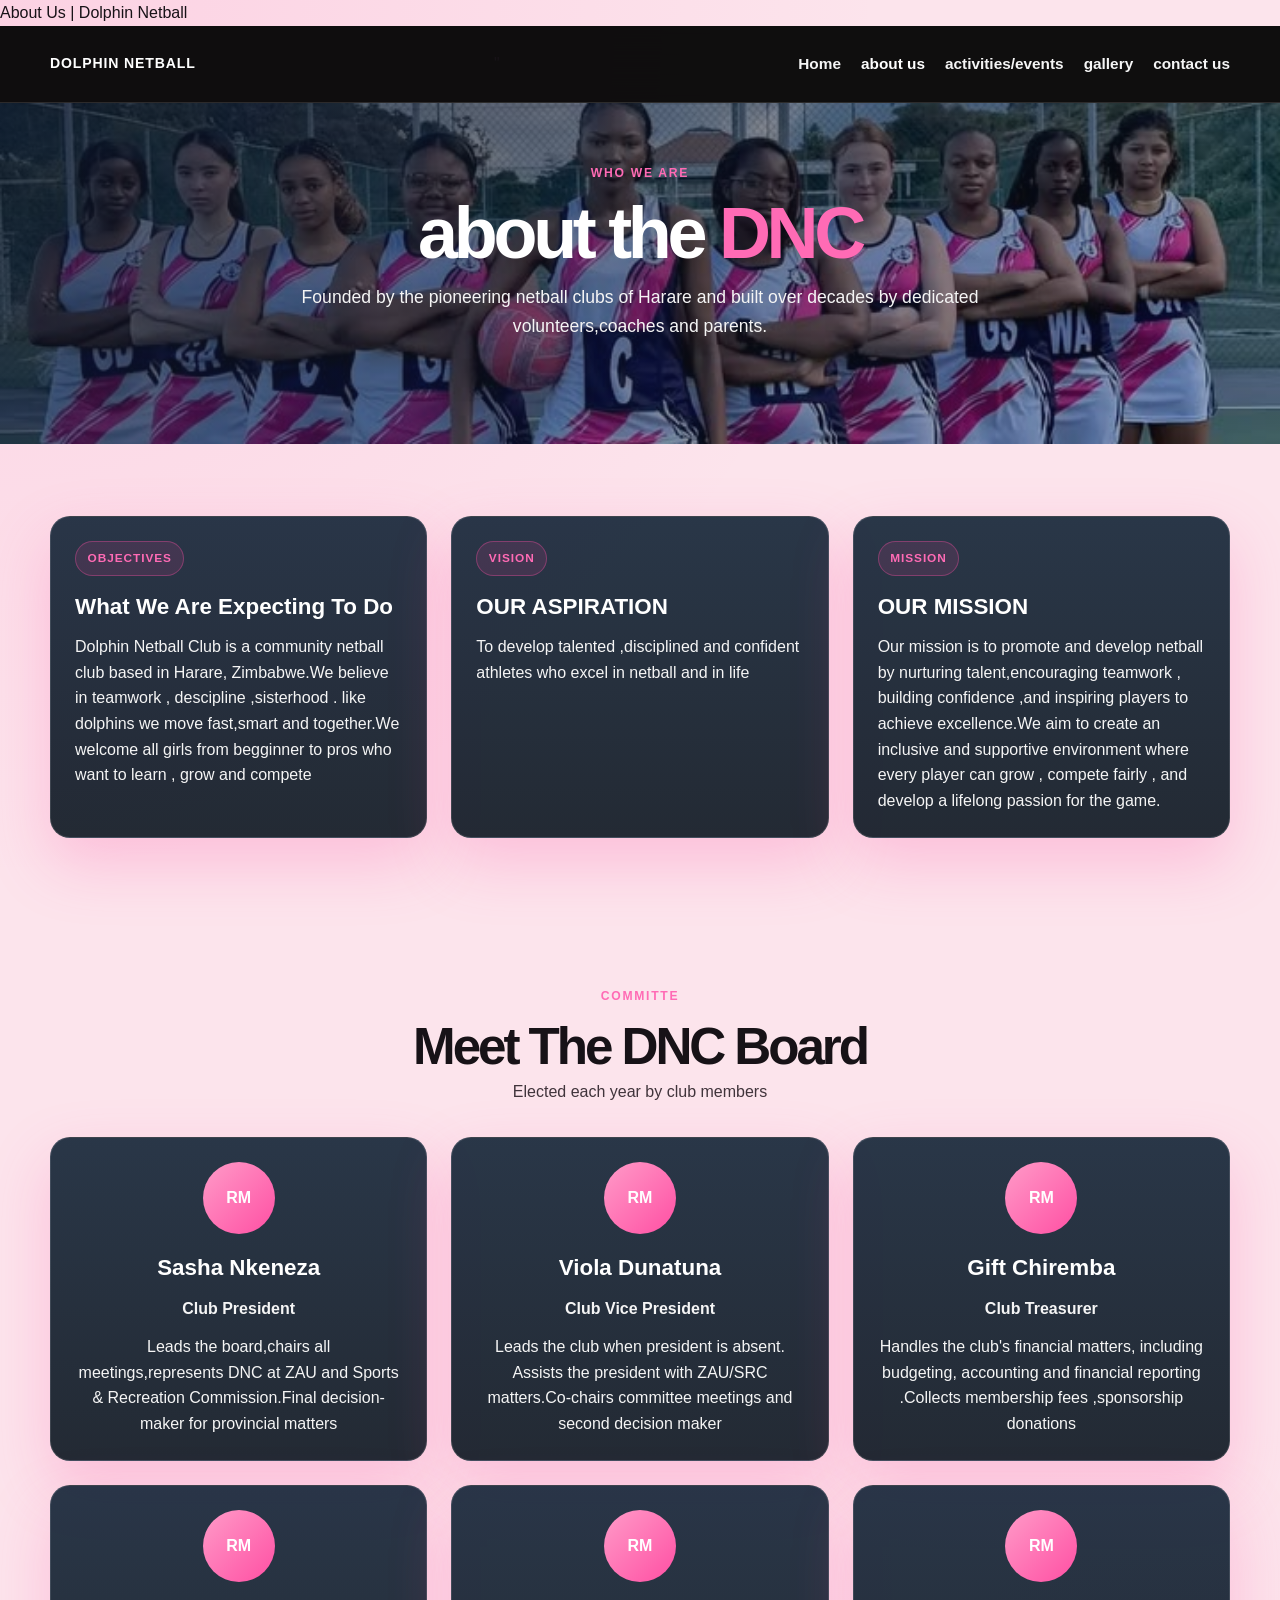
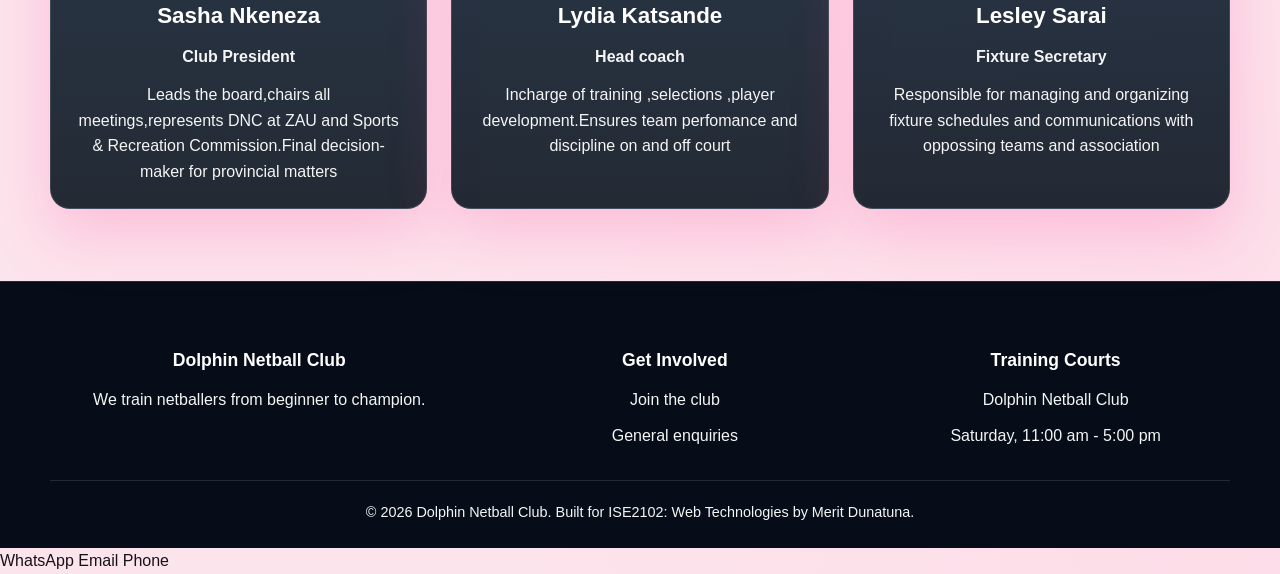
==== commit 0a8a82e1: "Update event details in activities.html for accuracy and relevance" ====
--- a/about.html
+++ b/about.html
@@ -47,6 +47,14 @@
                         <li>To develop talented ,disciplined and confident athletes who excel in netball and in life</li>
                        </ul>
                     </div>
+                     <div class="card">
+                        <span class="tag">MISSION</span>
+                       <h3>OUR MISSION</h3>
+                       <ul>
+                        <li>Our mission is to promote and develop netball by nurturing talent,encouraging teamwork , building confidence ,and inspiring players to achieve excellence.We aim to create an inclusive and supportive environment where every player can grow , compete fairly , and develop a lifelong passion for the game.</li>
+                       </ul>
+                    </div>
+
 
 
 
